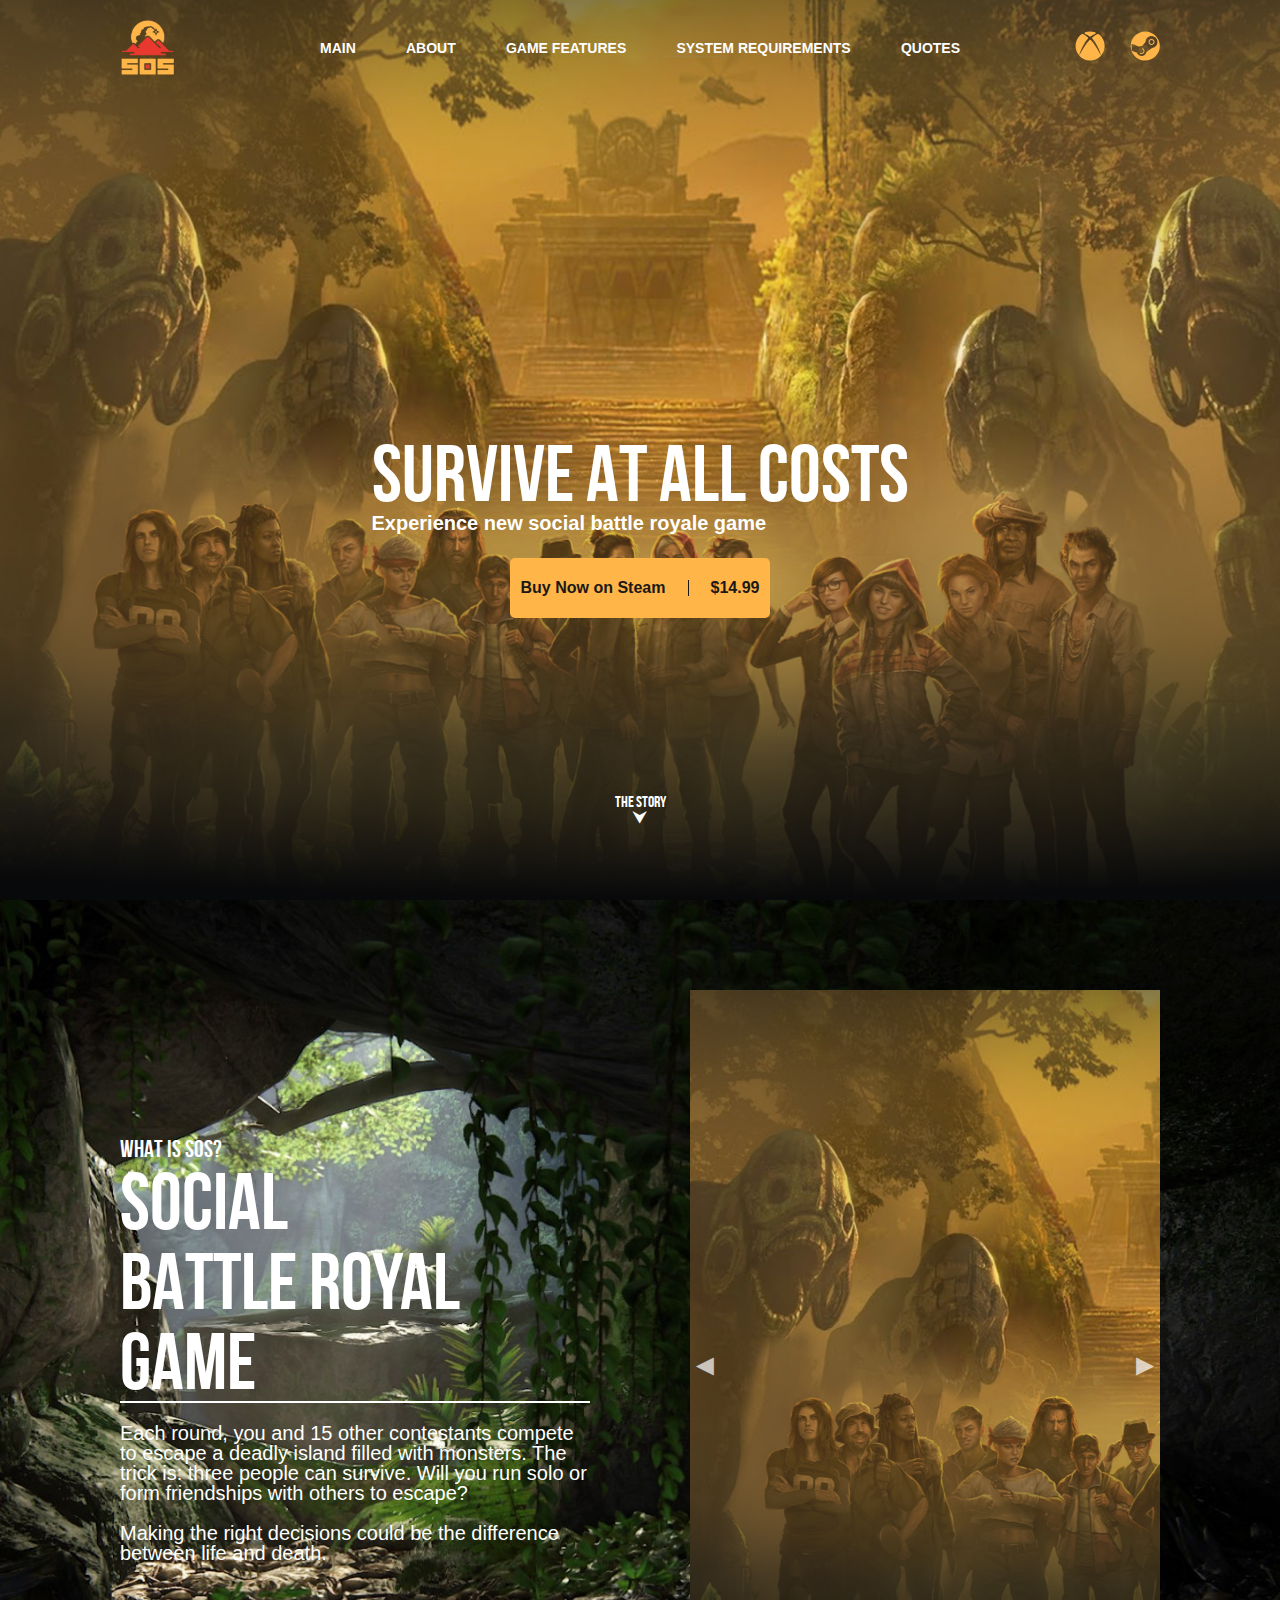
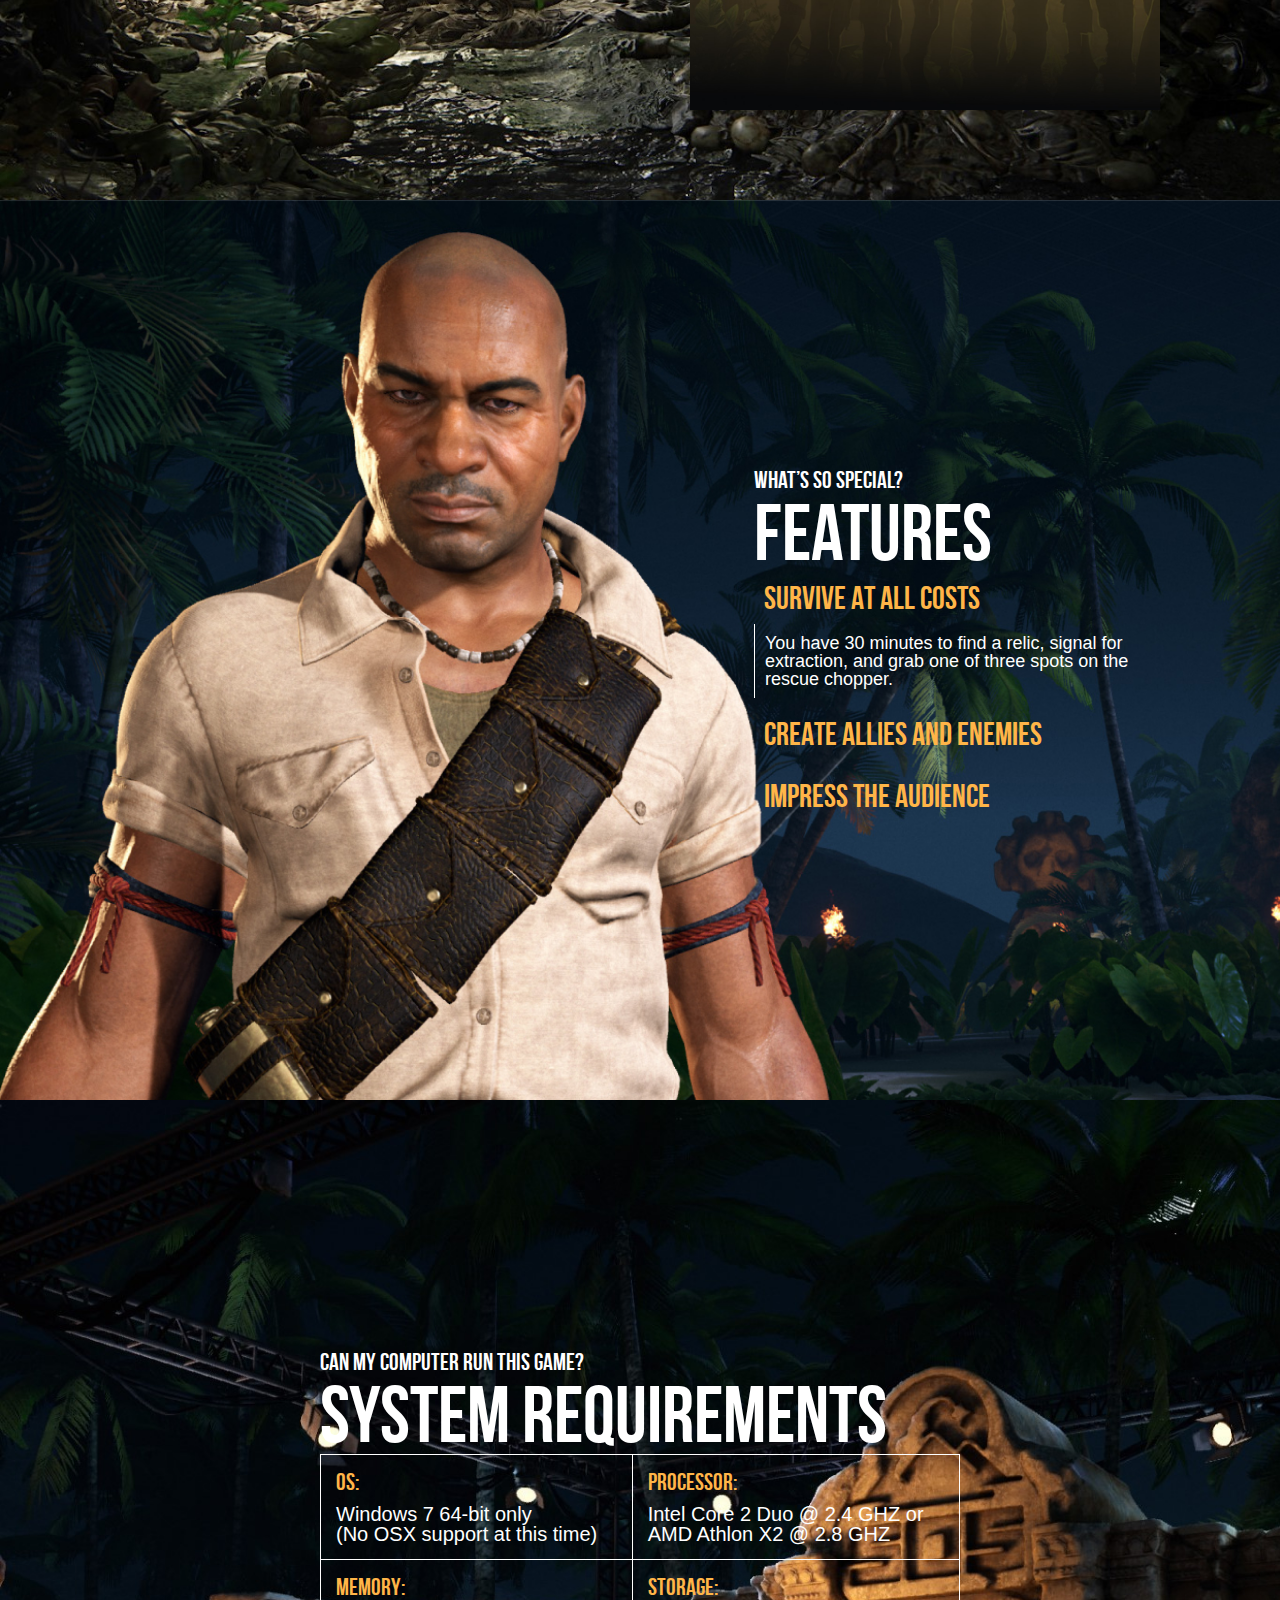
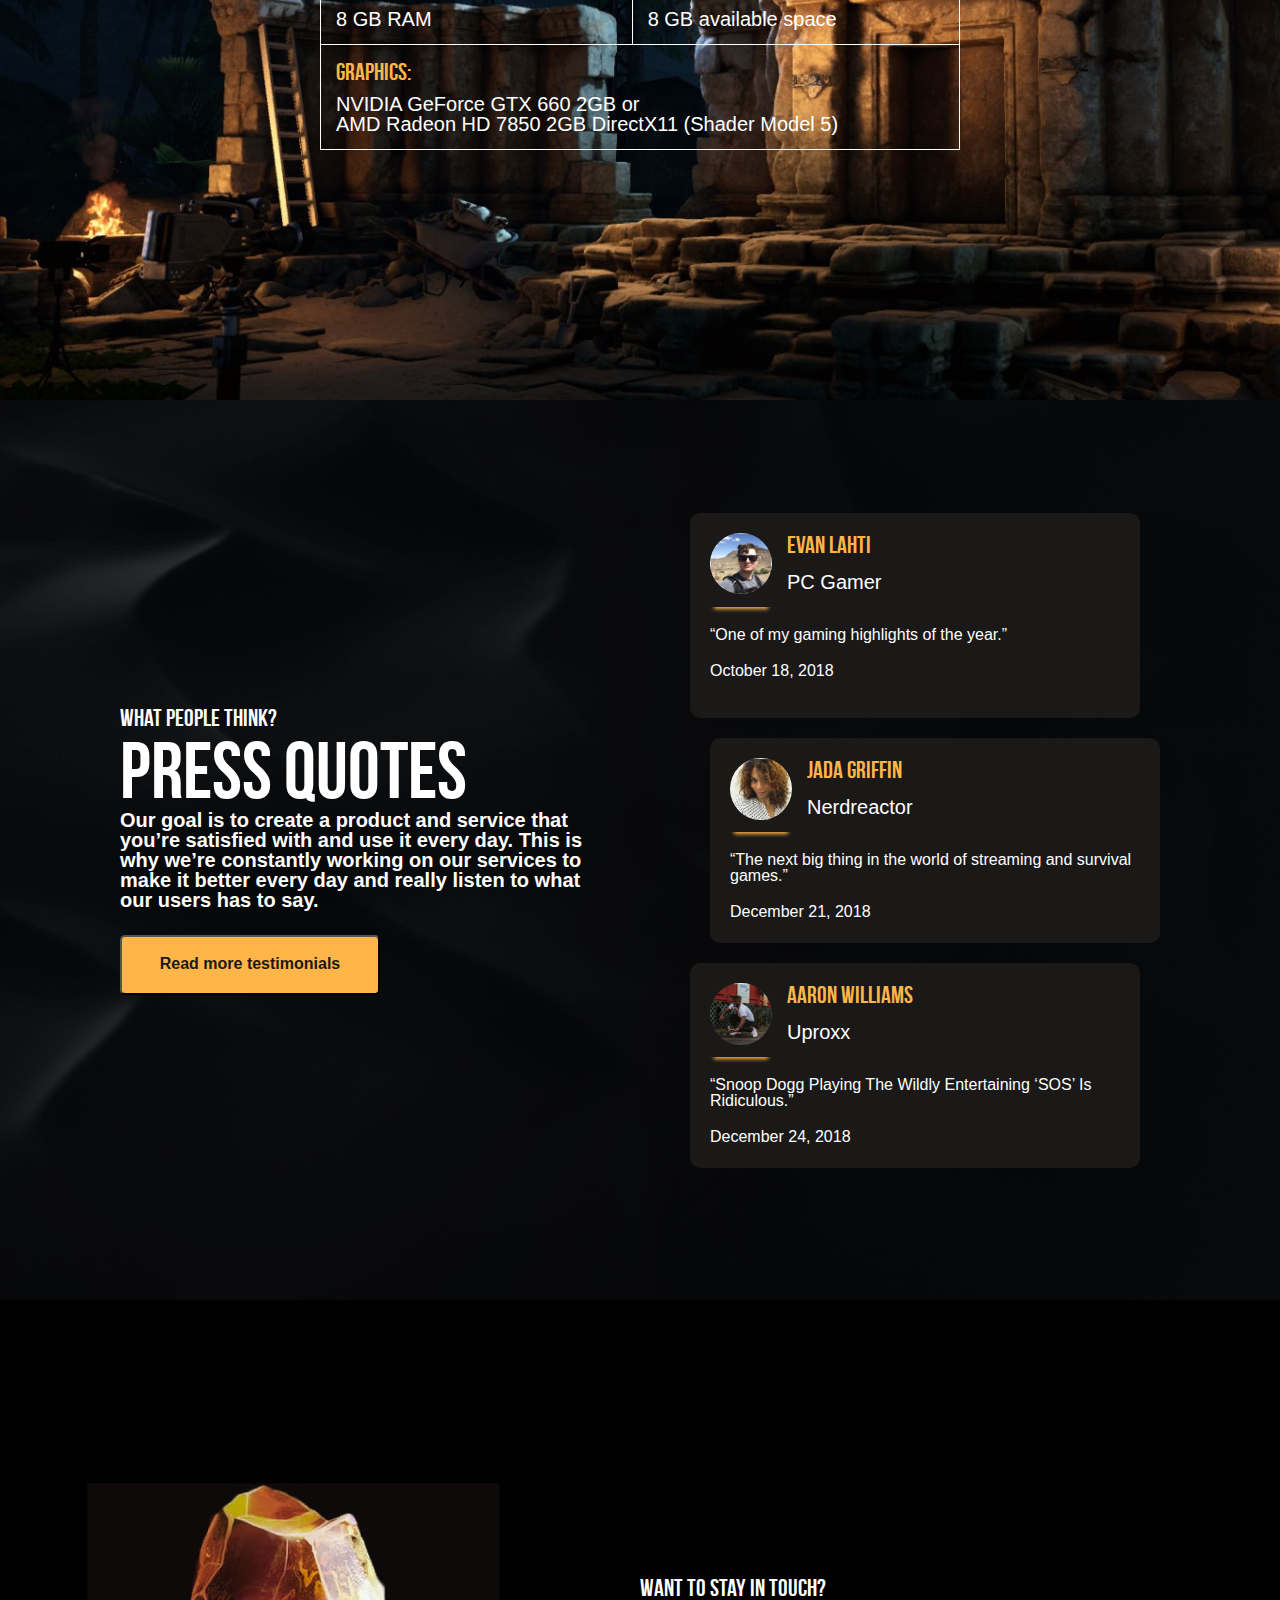
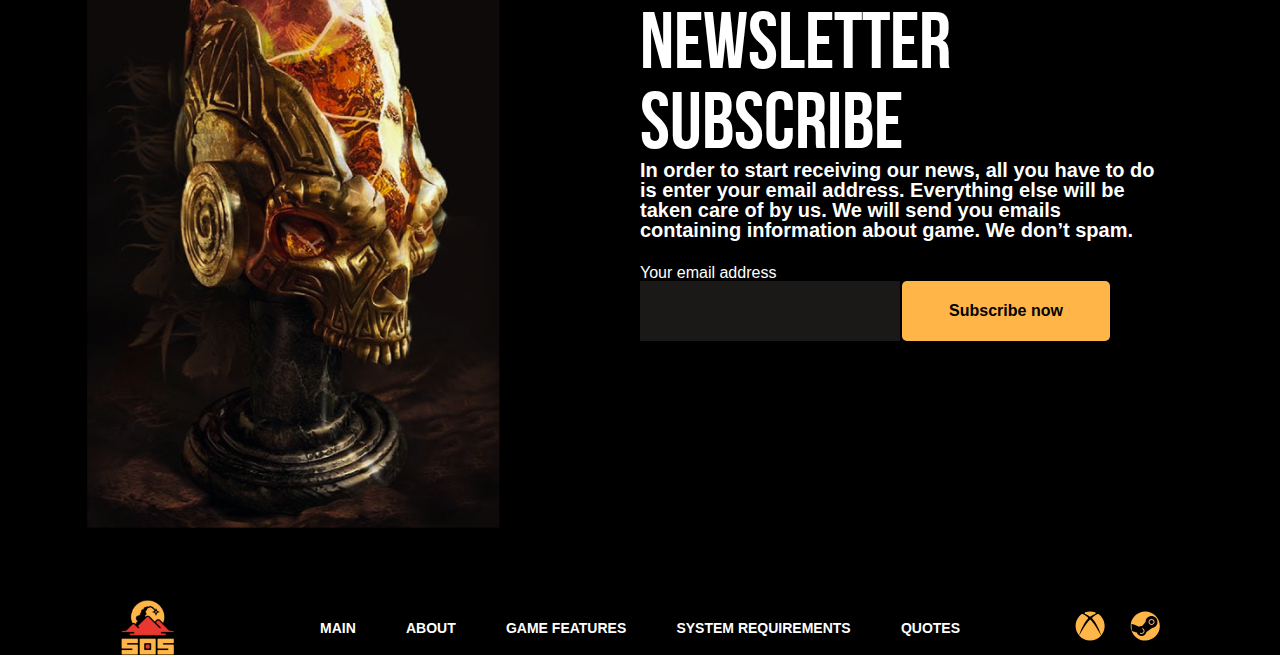
==== index.html @ 610d6151 "Add files via upload" ====
<!DOCTYPE html>
<html lang="en">
<head>
    <meta charset="UTF-8">
    <meta name="viewport"
          content="width=device-width, user-scalable=no, initial-scale=1.0, maximum-scale=1.0, minimum-scale=1.0">
    <meta http-equiv="X-UA-Compatible" content="ie=edge">
    <link rel="stylesheet" href="styles/normalize.css">
    <link rel="stylesheet" href="styles/reset.css">
    <link rel="stylesheet" href="styles/style.css">
    <title>SURVIVE AT ALL COSTS</title>
</head>
<body>
<section class="section first__section" id="first__section">
    <header class="header">
        <div class="hamburger">
            <span></span>
            <span></span>
            <span></span>
        </div>
        <div class="logo-block">
            <img class="logo" src="images/logo.png" alt="Логотип SOS">
        </div>
        <nav class="menu">
            <ul class="nav-menu__list">
                <li class="nav-menu__list-item"><a href="#second__section">MAIN</a></li>
                <li class="nav-menu__list-item"><a href="#third__section">ABOUT</a></li>
                <li class="nav-menu__list-item"><a href="#fourth__section">GAME FEATURES</a></li>
                <li class="nav-menu__list-item"><a href="#fifth__section">System requirements</a></li>
                <li class="nav-menu__list-item"><a href="#sixth__section">quotes</a></li>
            </ul>
        </nav>
        <div class="header-icons">
            <div class="header-icon">
                <a href="#"><img src="images/xbox.svg" alt="X-box"></a>
            </div>
            <div class="header-icon">
                <a href="#"><img src="images/steam.svg" alt="Steam"></a>
            </div>
        </div>
    </header>
    <section class="main-section">
        <div class="main-title">
            <h1 class="title">SURVIVE AT ALL COSTS</h1>
            <p class="title-text">Experience new social battle royale game</p>
            <a class="button-link" href="#">
                <div class="button">
                    <div class="button-text button-text__left-text">
                        Buy Now on Steam
                    </div>
                    <div class="button-text">
                        $14.99
                    </div>
                </div>
            </a>
        </div>
        <div class="story-button-block">
            <a class="story-button" href="#second__section">
                <p>THE STORY</p>
                <p>&#11167;</p>
            </a>
        </div>
    </section>
</section>
<section class="section about__section" id="second__section">
    <div class="about-text">
        <div class="about-title">
            <p class="what-is-sos">What is SOS?</p>
            <h2 class="title">social battle royal game</h2>
        </div>
        <div class="about-description">
            <p class="description-text">Each round, you and 15 other contestants compete to
                escape a deadly island filled with monsters. The trick is: three people can survive. Will you run
                solo or form friendships with others to escape?
            </p>
            <p class="description-text">
                Making the right decisions could be the
                difference between life and death.
            </p>
        </div>
    </div>
    <div class="about-slider">
        <div id="slider">
            <div class="image-slider">
                <img src="images/bg-image-1.jpg" alt="first image">
            </div>
            <div class="image-slider">
                <img src="images/bg-image-2.jpg" alt="second-image">
            </div>
            <div class="image-slider">
                <img src="images/bg-image-3.jpg" alt="third-image">
            </div>
            <div class="image-slider">
                <img src="images/bg-image-4.jpg" alt="fourth-image">
            </div>
            <div class="arrows">
                <p id="left">&#9668;</p>
                <p id="right">&#9658;</p>
            </div>
        </div>
    </div>
</section>
<section class="section third__block" id="third__section">
    <div class="third__block-content">
        <div class="third__block-content__item">
            <p class="what-is-sos">What’s so special?</p>
            <h2 class="title">features</h2>
        </div>
        <div class="third__block-content__item">
            <div id="parent">
                <div class="tab active">
                    <div class="link">
                        <a href="#">SURVIVE AT ALL COSTS</a>
                    </div>
                    <div class="text">
                        You have 30 minutes to find a relic, signal for extraction, and grab
                        one of three spots on the rescue chopper.
                    </div>
                </div>
                <div class="tab">
                    <div class="link">
                        <a href="#">CREATE ALLIES AND ENEMIES</a>
                    </div>
                    <div class="text">
                        You have 30 minutes to find a relic, signal for extraction, and grab one of three spots on the
                        rescue chopper.
                    </div>
                </div>
                <div class="tab">
                    <div class="link">
                        <a href="#">IMPRESS THE AUDIENCE</a>
                    </div>
                    <div class="text">
                        You have 30 minutes to find a relic, signal for extraction, and grab one of three spots on the
                        rescue chopper.
                    </div>
                </div>
            </div>
        </div>
    </div>
</section>
<section class="section fourth-block" id="fourth__section">
    <div class="fourth__block-content">
        <div class="fourth__block-content__item">
            <p class="what-is-sos">Can My Computer Run this game?</p>
            <h2 class="title">system requirements</h2>
        </div>
        <div class="fourth__block-content__item">
            <table class="table">
                <tr>
                    <td>
                        <h3>OS:</h3>
                        <p>Windows 7 64-bit only<br>
                            (No OSX support at this time)
                        </p>
                    </td>
                    <td>
                        <h3>pROCESSOR:</h3>
                        <p>
                            Intel Core 2 Duo @ 2.4 GHZ or<br>
                            AMD Athlon X2 @ 2.8 GHZ
                        </p>
                    </td>
                </tr>
                <tr>
                    <td>
                        <h3>mEMORY:</h3>
                        <p>
                            8 GB RAM
                        </p>
                    </td>
                    <td>
                        <h3>storage:</h3>
                        <p>
                            8 GB available space
                        </p>
                    </td>
                </tr>
                <tr>
                    <td colspan="2">
                        <h3>GRAPHICS:</h3>
                        <p>
                            NVIDIA GeForce GTX 660 2GB or<br>
                            AMD Radeon HD 7850 2GB DirectX11 (Shader Model 5)
                        </p>
                    </td>
                </tr>
            </table>
        </div>
    </div>
</section>
<section class="section fifth-block" id="fifth__section">
    <div class="fifth__block-content">
        <div class="fifth__block-content__item left__item">
            <p class="what-is-sos">What people think?</p>
            <h2 class="title">Press quotes</h2>
            <p class="title-text">
                Our goal is to create a product and service that you’re satisfied with and use it every day. This is why
                we’re constantly working on our services to make it better every day and really listen to what our users
                has to say.
            </p>
            <a class="more-button__link" href="#">
                <button class="more-button">
                    Read more testimonials
                </button>
            </a>
        </div>
        <div class="fifth__block-content__item right__item">
            <div class="card first-card">
                <div class="person">
                    <div class="person-image">
                        <img src="images/person1.jpg" alt="Person">
                    </div>
                    <div class="person-info">
                        <h4>Evan Lahti</h4>
                        <p>PC Gamer</p>
                    </div>
                </div>
                <p class="card-text">
                    “One of my gaming highlights of the year.”
                </p>
                <p class="date">
                    October 18, 2018
                </p>
            </div>
            <div class="card second-card">
                <div class="person">
                    <div class="person-image">
                        <img src="images/person2.jpg" alt="Person">
                    </div>
                    <div class="person-info">
                        <h4>Jada Griffin</h4>
                        <p>Nerdreactor</p>
                    </div>
                </div>
                <p class="card-text">
                    “The next big thing in the world of streaming and survival games.”
                </p>
                <p class="date">
                    December 21, 2018
                </p>
            </div>
            <div class="card third-card">
                <div class="person">
                    <div class="person-image">
                        <img src="images/person3.jpg" alt="Person">
                    </div>
                    <div class="person-info">
                        <h4>Aaron Williams</h4>
                        <p>Uproxx</p>
                    </div>
                </div>
                <p class="card-text">
                    “Snoop Dogg Playing The Wildly Entertaining ‘SOS’ Is Ridiculous.”
                </p>
                <p class="date">
                    December 24, 2018
                </p>
            </div>
        </div>
    </div>
</section>
<section class="section sixth-block" id="sixth__section">
    <div class="sixth__block-content__item">
        <p class="what-is-sos">Want to stay in touch?</p>
        <h2 class="title">newsletter SUBSCRIBE </h2>
        <p class="title-text">
            In order to start receiving our news, all you have to do is enter your email address. Everything else will
            be taken care of by us. We will send you emails containing information about game. We don’t spam.
        </p>
        <div class="email-form">
            <label for="form">Your email address</label>
            <form>
                <!--<div class="form">-->
                    <input id="form" class="input" type="email">
                <!--</div>-->
                <!--<div class="submit">-->
                    <input class="submit" type="submit" value="Subscribe now">
                <!--</div>-->
            </form>
        </div>
    </div>
</section>
<footer class="footer">
    <div class="logo-block">
        <img class="logo" src="images/logo.png" alt="Логотип SOS">
    </div>
    <nav class="menu">
        <ul class="nav-menu__list">
            <li class="nav-menu__list-item"><a href="#second__section">MAIN</a></li>
            <li class="nav-menu__list-item"><a href="#third__section">ABOUT</a></li>
            <li class="nav-menu__list-item"><a href="#fourth__section">GAME FEATURES</a></li>
            <li class="nav-menu__list-item"><a href="#fifth__section">System requirements</a></li>
            <li class="nav-menu__list-item"><a href="#sixth__section">quotes</a></li>
        </ul>
    </nav>
    <div class="header-icons">
        <div class="header-icon">
            <a href="#"><img src="images/xbox.svg" alt="X-box"></a>
        </div>
        <div class="header-icon">
            <a href="#"><img src="images/steam.svg" alt="Steam"></a>
        </div>
    </div>
</footer>
</body>
<script src="scripts/script.js"></script>
</html>
---- styles/style.css ----
* {
    box-sizing: border-box;
}

@font-face {
    font-family: 'bebas_neuebold';
    src: url('../fonts/bebasneue-bold-webfont.woff2') format('woff2'),
    url('../fonts/bebasneue-bold-webfont.woff') format('woff');
    font-weight: normal;
    font-style: normal;
}

@font-face {
    font-family: 'OpenSans';
    font-style: normal;
    font-weight: 400;
    src: local('OpenSans'),
    url('../fonts/OpenSans-Regular.ttf') format('ttf');
}

@font-face {
    font-family: 'BebasNeueBold';
    font-style: normal;
    font-weight: 700;
    src: local('BebasNeue'),
    url('../fonts/BebasNeue-Bold.ttf') format('ttf');
}

html {
    font-family: bebas_neuebold, sans-serif;
    scroll-behavior: smooth;
}

section {
    width: 100%;
    height: 100vh;
    margin: 0 auto;
    border: none;
}

.first__section {
    background-image: url("../images/bg-image-1.jpg");
    background-size: cover;
    transition: all ease 2s;
    color: #FFFFFF;;
}

.header {
    display: flex;
    justify-content: space-between;
    padding-top: 20px;
}

.logo-block {
    width: 25%;
    padding-left: 120px;
}

.logo {
    display: block;
    width: 55px;
    height: 55px;
}

.menu {
    display: flex;
    align-items: center;
    justify-content: space-between;
    width: 50%;
    height: 55px;
}

.nav-menu__list {
    display: flex;
    width: 100%;
    justify-content: space-between;
}

.nav-menu__list-item {
    list-style: none;
}

.nav-menu__list-item a {
    text-decoration: none;
    color: #FFFFFF;
    font-size: 14px;
    font-weight: bold;
    font-family: OpenSans, sans-serif;
    text-transform: uppercase;
}

.nav-menu__list-item a:hover {
    color: #FFB548;
}

.header-icons {
    width: 25%;
    display: flex;
    align-items: center;
    justify-content: right;
    padding-right: 120px;
}

.header-icon {
    margin-left: 25px;
}

.header-icon a img {
    width: 30px;
}

.main-section {
    display: flex;
    flex-wrap: wrap;
    align-items: center;
}

.main-title {
    margin: 0 auto;
}

.title {
    font-size: 80px;
    font-weight: 700;
}

.title-text {
    text-align: center;
    font-size: 24px;
    font-weight: 700;
    margin-bottom: 25px;
}

.about-title {
    padding-right: 120px;
}

.button-link {
    text-align: center;
}

.button {
    display: flex;
    width: 260px;
    height: 60px;
    background-color: #FFB548;
    margin: 0 auto;
    align-items: center;
    justify-content: space-around;
    cursor: pointer;
    border-radius: 5px;
}

.button:hover {
    background-color: #FFFFFF;
}

.button-link {
    text-decoration: none;
    font-size: 16px;
    color: #1A1917;
    font-weight: bold;
    font-family: OpenSans, sans-serif;
}

.button-text__left-text {
    border-right: 1px solid #1A1917;
    padding-right: 23px;
}

.story-button {
    text-decoration: none;
    color: #FFFFFF;
    cursor: pointer;
    font-size: 16px;
    font-weight: bold;
    text-align: center;
    position: absolute;
    left: 50%;
    margin-right: -50%;
    transform: translate(-50%, -50%);
    top: 90%;
}

.story-button:hover {
    color: #FFB548;
}

.about__section {
    display: flex;
    justify-content: space-around;
    align-items: center;
    background-image: url("../images/bg-image-2.jpg");
    background-size: cover;
    color: #FFFFFF;
}

.about-text, .about-slider {
    width: 50%;
}

.about-slider {
    padding-right: 120px;
    padding-left: 50px;
}

.image-slider {
    width: auto;
    height: 100%;
    padding-right: 120px;
    overflow: hidden;
    position: relative;
    text-align: center;
}

.about-text {
    width: 50%;
    padding-left: 120px;
    padding-right: 50px;
}

.image-slider > img {
    width: auto;
    height: 100%;
}

.about-title, .about-description {
    width: 100%;
}

.about-title {
    font-size: 24px;
    border-bottom: 2px solid #FFFFFF;
    text-transform: uppercase;
}

.description-text {
    font-family: OpenSans, sans-serif;
    font-size: 20px;
    padding-top: 20px;
}

.image-slider:not(.active) {
    display: none;
}

.about-slider {
    height: 80%;
    background-size: cover;
    background-position: center;
}

#slider {
    width: 100%;
    height: 100%;
    position: relative;
}

.arrows {
    width: 100%;
    display: flex;
}

#right {
    position: absolute;
    top: 50%;
    right: 0;
    height: 100px;
    opacity: 0.7;
    font-size: 30px;
    color: #FFFFFF;
}

#left {
    position: absolute;
    top: 50%;
    left: 0;
    height: 100px;
    opacity: 0.7;
    font-size: 30px;
    color: #FFFFFF;
}

#left:hover, #right:hover {
    cursor: pointer;
    color: #FFB548;
}

.third__block {
    display: flex;
    justify-content: right;
    align-items: center;
    background-image: url("../images/bg-image-3.jpg");
    background-size: cover;
    color: #FFFFFF;
    padding-right: 120px;
}

.third__block-content {
    width: 35%;
}

.third__block-content__item {
    width: 100%;
}

#parent {
    width: 100%;
}

.tab {
    margin-bottom: 10px;
}

.tab .link a {
    display: block;
    padding: 10px;
    color: #FFB548;
    text-decoration: none;
    text-align: left;
    background: none;
    border: none;
    font-size: 32px;
}

.tab .link:hover a {
    background: none;
}

.tab:not(.active) .text {
    display: none;
}

.tab .text {
    padding: 10px;
    font-family: OpenSans, sans-serif;
    font-size: 18px;
    border-left: 1px solid #FFFFFF;
}

.what-is-sos {
    font-size: 24px;
}

.fourth-block {
    display: flex;
    justify-content: center;
    align-items: center;
    background-image: url("../images/bg-image-4.jpg");
    background-size: cover;
    color: #FFFFFF;
}

.fourth__block-content {
    width: 50%;
}

.table {
    width: 100%;
}

.table td {
    padding: 15px;
    border: 1px solid #FFFFFF;
}

.table td h3 {
    color: #FFB548;
    font-size: 24px;
    margin-bottom: 10px;
}

.table td p {
    font-size: 20px;
    font-family: OpenSans, sans-serif;
}

.fifth-block {
    display: flex;
    justify-content: center;
    align-items: center;
    background-image: url("../images/bg-image-5.jpg");
    background-size: cover;
    color: #FFFFFF;
}

.fifth__block-content {
    display: flex;
    justify-content: space-between;
    align-items: center;
    width: 100%;
    padding-right: 120px;
    padding-left: 120px;
}

.fifth__block-content__item {
    width: 50%;
}

.left__item {
    padding-right: 50px;
}

.right__item {
    padding-left: 50px;
}

.second-card {
    margin-left: auto;
}

.title-text {
    font-family: OpenSans, sans-serif;
    font-size: 20px;
    text-align: left;
}

.more-button {
    background-color: #FFB548;
    color: #1A1917;
    height: 60px;
    width: 260px;
    border-radius: 5px;
    font-family: OpenSans, sans-serif;
    font-weight: bold;
}

.more-button:hover {
    cursor: pointer;
    background-color: #FFFFFF;
    color: #1A1917;
    font-weight: bold;
}

.card {
    width: 450px;
    height: 205px;
    font-family: OpenSans, sans-serif;
    background-color: #1A1917;
    margin-bottom: 20px;
    padding: 20px;
    border-radius: 10px;
}

.person {
    display: flex;
    margin-bottom: 20px;
}

.person-info h4 {
    color: #FFB548;
    font-family: bebas_neuebold, sans-serif;
    font-size: 24px;
    margin-bottom: 15px;
}

.person-info p {
    color: #FFFFFF;
    font-family: OpenSans, sans-serif;
    font-size: 20px;
    margin-bottom: 15px;
}

.person-image {
    margin-right: 15px;
    box-shadow: 0 6px 4px -4px rgba(255, 181, 72, 1);

}

.person-image img {
    width: 62px;
    border-radius: 50%;
}

.card-text {
    margin-bottom: 20px;
}

.sixth-block {
    background-color: #000;
    background-image: url("../images/image-block-6.png");
    background-repeat: no-repeat;
    background-position: 10% 75%;
    display: flex;
    justify-content: right;
    align-items: center;
    color: #FFFFFF;
}

.sixth__block-content__item {
    width: 50%;
    padding-right: 120px;
}

.email-form {
    width: 100%;
    height: 60px;
}

.form {
    display: flex;
    flex-direction: column;
    justify-content: center;
    width: 100%;
    height: 60px;
    background-color: #1A1917;
    font-family: OpenSans, sans-serif;
    padding: 10px;
    border-radius: 5px;
}

.email-form label {
    font-family: OpenSans, sans-serif;
    margin-bottom: 10px;
}

.input {
    background-color: #1A1917;
    border: none;
    margin-bottom: 10px;
    color: #FFB548;
    width: 50%;
    height: 60px;
    font-family: sans-serif;
}

.input:active {
    border: 1px solid #1A1917;
}

.submit {
    background-color: #FFB548;
    width: 40%;
    height: 60px;
    display: inline-block;
    border: none;
    border-radius: 5px;
    font-family: OpenSans, sans-serif;
    font-weight: bold;
}

.submit:hover {
    background-color: #FFFFFF;
    cursor: pointer;
    color: #1A1917;
}

.footer {
    display: flex;
    background-color: #000000;
}

/*.copyright {
    display: block;
    color: #FFFFFF;
    margin-top: 20px;
    margin-bottom: 20px;
    margin-left: 120px;
    font-family: OpenSans, sans-serif;
    font-size: 14px;
}*/

@media (max-width: 1199px) {

    .logo-block {
        width: 25%;
        padding-left: 100px;
    }

    .header-icons {
        padding-right: 100px;
    }

    .header-icon {
        margin-left: 25px;
    }

    .about-title {
        padding-right: 100px;
    }

    .title {
        font-size: 60px;
    }

    .title-text {
        font-size: 20px;
    }

    .about-slider {
        padding-right: 100px;
    }

    .image-slider {
        padding-right: 100px;
    }

    .about-text {
        padding-left: 100px;
    }

    .about-title {
        font-size: 20px;
    }

    .third__block {
        padding-right: 100px;
    }

    .third__block-content {
        width: 40%;
    }

    .tab .link a {
        font-size: 28px;
    }

    .what-is-sos {
        font-size: 20px;
    }

    .fifth__block-content {
        padding-right: 100px;
        padding-left: 100px;
    }

    .card {
        width: 450px;
        height: 180px;
        font-family: OpenSans, sans-serif;
        background-color: #1A1917;
        margin-bottom: 20px;
        padding: 20px;
        border-radius: 10px;
    }

    .person {
        margin-bottom: 15px;
    }

    .person-info h4 {
        font-size: 20px;
        margin-bottom: 10px;
    }

    .person-info p {
        font-size: 18px;
        margin-bottom: 10px;
    }

    .sixth__block-content__item {
        padding-right: 100px;
    }

    .email-form label {
        font-family: OpenSans, sans-serif;
        margin-bottom: 10px;
    }
}

@media (max-width: 991px) {
    .menu {
        display: none;
        position: fixed;
        top: 0;
        right: 0;
        width: 50%;
        height: 50vh;
        background: #181a1b;
        z-index: 30;
        transition: 0.6s all;
    }

    .nav-menu__list {
        display: flex;
        flex-direction: column;
        justify-content: space-evenly;
        align-items: center;
        height: 100%;
        margin: 0 auto;
    }

    .nav-menu__list-item {
        display: block;
        margin: 0 auto;
        font-size: 18px;
        width: 100%;
    }

    .nav-menu__list-item a {
        color: #FFFFFF;
    }

    .hamburger {
        width: 30px;
        position: fixed;
        top: 30px;
        right: 40px;
        height: 14px;
        z-index: 31;
        display: block;
    }

    .hamburger span {
        display: block;
        height: 2px;
        width: 100%;
        background: #FFB548;
        margin-bottom: 4px;
        transition: 1s all;
    }

    .hamburger span:last-child {
        margin-bottom: 0;
    }

    .hamburger_active span {
        margin-bottom: -2px;
    }

    .hamburger_active span:nth-child(1) {
        transform: translateY(3px) rotate(-45deg);
    }

    .hamburger_active span:nth-child(2) {
        display: none;
    }

    .hamburger_active span:nth-child(3) {
        transform: translateY(3px) rotate(45deg);
    }

    .menu {
        width: 50%;
        height: 50%;
        margin: 0;
    }

    .nav-menu_active {
        display: block;
        position: fixed;
        top: 0;
        right: 0;
        width: 50%;
        height: 50vh;
        background: #181a1b;
        z-index: 30;
        transition: 0.6s all;
        text-align: center;
        margin: 0 auto;
    }

    .nav-menu__list-item {
        text-align: center;
    }

    .logo-block {
        width: 25%;
        padding-left: 80px;
    }

    .logo {
        display: block;
        width: 55px;
        height: 55px;
    }

    .nav-menu__list-item {
        list-style: none;
    }

    .nav-menu__list-item a {
        text-decoration: none;
        color: #FFFFFF;
        font-size: 14px;
        font-weight: bold;
        font-family: OpenSans, sans-serif;
        text-transform: uppercase;
    }

    .nav-menu__list-item a:hover {
        color: #FFB548;
    }

    .header-icons {
        padding-right: 100px;
    }

    .header-icon {
        margin-left: 25px;
    }

    .header-icon a img {
        width: 30px;
    }

    .title {
        font-size: 50px;
    }

    .title-text {
        font-size: 18px;
    }

    .about-text, .about-slider {
        width: 50%;
    }

    .about-slider {
        padding-right: 80px;
        padding-left: 30px;
    }

    .about-text {
        padding-left: 80px;
        padding-right: 30px;
    }

    .image-slider > img {
        width: auto;
        height: 100%;
    }

    .about-title, .about-description {
        width: 100%;
    }

    .description-text {
        font-size: 18px;
    }

    .third__block-content {
        width: 40%;
    }

    .third__block {
        padding-right: 80px;
    }

    .fourth__block-content {
        width: 50%;
    }

    .table td h3 {
        font-size: 22px;
    }

    .table td p {
        font-size: 18px;
    }

    .fifth__block-content {
        display: flex;
        justify-content: space-between;
        align-items: center;
        width: 100%;
        padding-right: 80px;
        padding-left: 80px;
    }

    .left__item {
        padding-right: 30px;
    }

    .right__item {
        padding-left: 30px;
    }

    .second-card {
        margin-left: auto;
    }

    .title-text {
        font-size: 20px;
    }

    .card {
        width: 350px;
        height: 180px;
        border-radius: 10px;
    }

    .person {
        margin-bottom: 15px;
    }

    .person-info h4 {
        color: #FFB548;
        font-family: bebas_neuebold, sans-serif;
        font-size: 24px;
        margin-bottom: 15px;
    }

    .person-info p {
        font-size: 18px;
        margin-bottom: 10px;
    }

    .card-text {
        margin-bottom: 15px;
    }

    .sixth__block-content__item {
        width: 50%;
        padding-right: 80px;
    }

    .email-form {
        width: 100%;
        height: 45px;
    }

    .form {
        height: 45px;
    }

    .email-form label {
        font-family: OpenSans, sans-serif;
        margin-bottom: 10px;
    }

    .input {
        height: 45px;
    }

    .submit {
        height: 45px;
    }

    .footer {
        display: flex;
        justify-content: space-between;
    }

}
    @media (max-width: 767px) {

        section {
            width: 100%;
            height: 100vh;
            margin: 0 auto;
            border: none;
        }

        .menu {
            display: none;
            position: fixed;
            top: 0;
            right: 0;
            width: 50%;
            height: 50vh;
            background: #181a1b;
            z-index: 30;
            transition: 0.6s all;
        }

        .nav-menu__list {
            display: flex;
            flex-direction: column;
            justify-content: space-evenly;
            align-items: center;
            height: 100%;
            margin: 0 auto;
        }

        .nav-menu__list-item {
            display: block;
            margin: 0 auto;
            font-size: 18px;
            width: 100%;
        }

        .nav-menu__list-item a {
            color: #FFFFFF;
        }

        .hamburger {
            width: 30px;
            position: fixed;
            top: 30px;
            right: 40px;
            height: 14px;
            z-index: 31;
            display: block;
        }

        .hamburger span {
            display: block;
            height: 2px;
            width: 100%;
            background: #FFB548;
            margin-bottom: 4px;
            transition: 1s all;
        }

        .hamburger span:last-child {
            margin-bottom: 0;
        }

        .hamburger_active span {
            margin-bottom: -2px;
        }

        .hamburger_active span:nth-child(1) {
            transform: translateY(3px) rotate(-45deg);
        }

        .hamburger_active span:nth-child(2) {
            display: none;
        }

        .hamburger_active span:nth-child(3) {
            transform: translateY(3px) rotate(45deg);
        }

        .menu {
            width: 50%;
            height: 50%;
            margin: 0;
        }

        .nav-menu_active {
            display: block;
            position: fixed;
            top: 0;
            right: 0;
            width: 50%;
            height: 50vh;
            background: #181a1b;
            z-index: 30;
            transition: 0.6s all;
            text-align: center;
            margin: 0 auto;
        }

        .nav-menu__list-item {
            text-align: center;
        }

        .logo-block {
            width: 25%;
            padding-left: 80px;
        }

        .logo {
            display: block;
            width: 55px;
            height: 55px;
        }

        .nav-menu__list-item {
            list-style: none;
        }

        .nav-menu__list-item a {
            text-decoration: none;
            color: #FFFFFF;
            font-size: 14px;
            font-weight: bold;
            font-family: OpenSans, sans-serif;
            text-transform: uppercase;
        }

        .nav-menu__list-item a:hover {
            color: #FFB548;
        }

        .main-section {
            display: flex;
            flex-wrap: wrap;
            align-items: center;
        }

        .title {
            font-size: 50px;
        }

        .title-text {
            font-size: 16px;
        }

        .about-title {
            padding-right: 0;
        }

        .button {
            width: 250px;
            height: 50px;
        }

        .button:hover {
            background-color: #FFFFFF;
        }

        .about__section {
            display: block;
            background: linear-gradient( rgba(0, 0, 0, 0.5), rgba(0, 0, 0, 0.5) ), url('../images/bg-image-2.jpg');
            -webkit-background-size: cover;
            -moz-background-size:  cover;
            -o-background-size: cover;
            background-size: cover;
        }

        .about-text, .about-slider {
            width: 100%;
        }

        .about-slider {
            padding-right: 80px;
            padding-left: 80px;
        }

        .about-text {
            width: 100%;
            padding-left: 80px;
            padding-right: 80px;
            padding-top: 50px;
            padding-bottom: 30px;
        }

        .image-slider {
            padding-right: 0;
            padding-left: 0;
        }

        .image-slider > img {
            width: 100%;
            height: auto;
        }

        .about-title, .about-description {
            width: 100%;
        }

        .about-title {
            font-size: 20px;
        }

        .description-text {
            font-family: OpenSans, sans-serif;
            font-size: 18px;
            padding-top: 15px;
        }

        .image-slider:not(.active) {
            display: none;
        }

        .about-slider {
            height: 50%;
            background-size: cover;
            background-position: center;
        }

        .third__block {
            display: flex;
            align-items: center;
            justify-content: right;
            padding-right: 80px;
            padding-left: 80px;
            background: linear-gradient( rgba(0, 0, 0, 0.5), rgba(0, 0, 0, 0.3) ), url('../images/bg-image-3.jpg');
            -webkit-background-size: cover;
            -moz-background-size:  cover;
            -o-background-size: cover;
            background-size: cover;
        }

        .third__block-content {
            width: 60%;
        }

        .fourth-block {
            padding-left: 80px;
            padding-right: 80px;
            background: linear-gradient( rgba(0, 0, 0, 0.5), rgba(0, 0, 0, 0.5) ), url('../images/bg-image-4.jpg');
            -webkit-background-size: cover;
            -moz-background-size:  cover;
            -o-background-size: cover;
            background-size: cover;
        }

        .fourth__block-content {
            width: 100%;
        }

        .table {
            width: 100%;
        }

        .table td {
            padding: 15px;
            border: 1px solid #FFFFFF;
        }

        .table td h3 {
            font-size: 20px;
        }

        .table td p {
            font-size: 18px;
        }

        .fifth-block {
            display: block;
            padding-right: 30px;
            padding-left: 30px;
        }

        .fifth__block-content {
            display: block;
            width: 100%;
        }

        .fifth__block-content__item {
            width: 100%;
        }

        .left__item {
            display: none;
            padding-right: 0;
        }

        .right__item {
            padding: 10px;
        }

        .second-card {
            margin-left: auto;
        }

        .title-text {
            font-size: 20px;
        }

        .card {
            width: 450px;
            height: 200px;
            font-family: OpenSans, sans-serif;
            background-color: #1A1917;
            margin-bottom: 15px;
            padding: 20px;
            border-radius: 10px;
        }

        .person-info h4 {
            font-size: 20px;
        }

        .person-info p {
            font-size: 18px;
            margin-bottom: 10px;
        }

        .sixth-block {
            background-image: url("../images/image-block-6.png");
            background-repeat: no-repeat;
            background-position: 0% 75%;
        }

        .sixth__block-content__item {
            width: 50%;
            padding-right: 10px;
        }

        .email-form {
            width: 100%;
            height: 45px;
        }

        .form {
            height: 45px;
        }

        .email-form label {
            font-family: OpenSans, sans-serif;
            margin-bottom: 10px;
        }

        .input {
            height: 45px;
        }

        .input:active {
            border: 1px solid #1A1917;
        }

        .submit {
            height: 45px;
        }

        .submit:hover {
            background-color: #FFFFFF;
            cursor: pointer;
            color: #1A1917;
        }

        .footer {
            display: flex;
            background-color: #000000;
        }
    }

@media (max-width: 575px) {

    section {
        width: 100%;
        height: 100vh;
        margin: 0 auto;
        border: none;
    }

    .menu {
        display: none;
        position: fixed;
        top: 0;
        right: 0;
        width: 50%;
        height: 50vh;
        background: #181a1b;
        z-index: 30;
        transition: 0.6s all;
    }

    .nav-menu__list {
        display: flex;
        flex-direction: column;
        justify-content: space-evenly;
        align-items: center;
        height: 100%;
        margin: 0 auto;
    }

    .nav-menu__list-item {
        display: block;
        margin: 0 auto;
        font-size: 18px;
        width: 100%;
    }

    .nav-menu__list-item a {
        color: #FFFFFF;
    }

    .hamburger {
        width: 30px;
        position: fixed;
        top: 30px;
        right: 40px;
        height: 14px;
        z-index: 31;
        display: block;
    }

    .hamburger span {
        display: block;
        height: 2px;
        width: 100%;
        background: #FFB548;
        margin-bottom: 4px;
        transition: 1s all;
    }

    .hamburger span:last-child {
        margin-bottom: 0;
    }

    .hamburger_active span {
        margin-bottom: -2px;
    }

    .hamburger_active span:nth-child(1) {
        transform: translateY(3px) rotate(-45deg);
    }

    .hamburger_active span:nth-child(2) {
        display: none;
    }

    .hamburger_active span:nth-child(3) {
        transform: translateY(3px) rotate(45deg);
    }

    .menu {
        width: 50%;
        height: 50%;
        margin: 0;
    }

    .nav-menu_active {
        display: block;
        position: fixed;
        top: 0;
        right: 0;
        width: 50%;
        height: 50vh;
        background: #181a1b;
        z-index: 30;
        transition: 0.6s all;
        text-align: center;
        margin: 0 auto;
    }

    .nav-menu__list-item {
        text-align: center;
    }

    .logo-block {
        width: 25%;
        padding-left: 80px;
    }

    .logo {
        display: block;
        width: 55px;
        height: 55px;
    }

    .nav-menu__list-item {
        list-style: none;
    }

    .nav-menu__list-item a {
        text-decoration: none;
        color: #FFFFFF;
        font-size: 14px;
        font-weight: bold;
        font-family: OpenSans, sans-serif;
        text-transform: uppercase;
    }

    .nav-menu__list-item a:hover {
        color: #FFB548;
    }

    .main-section {
        display: flex;
        flex-wrap: wrap;
        align-items: center;
    }

    .title {
        font-size: 50px;
    }

    .title-text {
        font-size: 16px;
    }

    .about-title {
        padding-right: 0;
    }

    .button {
        width: 250px;
        height: 50px;
    }

    .button:hover {
        background-color: #FFFFFF;
    }

    .about__section {
        display: block;
        background: linear-gradient( rgba(0, 0, 0, 0.5), rgba(0, 0, 0, 0.5) ), url('../images/bg-image-2.jpg');
        -webkit-background-size: cover;
        -moz-background-size:  cover;
        -o-background-size: cover;
        background-size: cover;
    }

    .about-text, .about-slider {
        width: 100%;
    }

    .about-slider {
        padding-right: 50px;
        padding-left: 50px;
    }

    .about-text {
        width: 100%;
        padding-left: 50px;
        padding-right: 50px;
        padding-top: 50px;
        padding-bottom: 20px;
    }

    .image-slider {
        padding-right: 0;
        padding-left: 0;
    }

    .image-slider > img {
        width: 100%;
        height: auto;
    }

    .about-title, .about-description {
        width: 100%;
    }

    .about-title {
        font-size: 20px;
    }

    .description-text {
        font-family: OpenSans, sans-serif;
        font-size: 18px;
        padding-top: 15px;
    }

    .image-slider:not(.active) {
        display: none;
    }

    .about-slider {
        height: 50%;
        background-size: cover;
        background-position: center;
    }

    .third__block {
        display: flex;
        align-items: center;
        justify-content: right;
        padding-right: 40px;
        padding-left: 40px;
        background: linear-gradient( rgba(0, 0, 0, 0.5), rgba(0, 0, 0, 0.3) ), url('../images/bg-image-3.jpg');
        -webkit-background-size: cover;
        -moz-background-size:  cover;
        -o-background-size: cover;
        background-size: cover;
    }

    .third__block-content {
        width: 70%;
    }

    .fourth-block {
        padding-left: 40px;
        padding-right: 40px;
        background: linear-gradient( rgba(0, 0, 0, 0.5), rgba(0, 0, 0, 0.5) ), url('../images/bg-image-4.jpg');
        -webkit-background-size: cover;
        -moz-background-size:  cover;
        -o-background-size: cover;
        background-size: cover;
    }

    .fourth__block-content {
        width: 100%;
    }

    .table {
        width: 100%;
    }

    .table td {
        padding: 15px;
        border: 1px solid #FFFFFF;
    }

    .table td h3 {
        font-size: 20px;
    }

    .table td p {
        font-size: 18px;
    }

    .fifth-block {
        display: block;
        padding-right: 30px;
        padding-left: 30px;
    }

    .fifth__block-content {
        display: block;
        width: 100%;
        padding: 0;
    }

    .fifth__block-content__item {
        width: 100%;
        padding: 0;
    }

    .left__item {
        display: none;
        padding-right: 0;
    }

    .right__item {
        padding: 10px;
    }

    .second-card {
        margin-left: auto;
    }

    .title-text {
        font-size: 20px;
    }

    .card {
        width: 400px;
        height: 200px;
        font-family: OpenSans, sans-serif;
        background-color: #1A1917;
        margin-bottom: 15px;
        padding: 20px;
        border-radius: 10px;
    }

    .person-info h4 {
        font-size: 20px;
    }

    .person-info p {
        font-size: 18px;
        margin-bottom: 10px;
    }

    .sixth-block {
        /*background-image: url("../images/image-block-6.png");*/
        background: linear-gradient( rgba(0, 0, 0, 0.5), rgba(0, 0, 0, 0.5) ), url('../images/image-block-6.jpg');
        -webkit-background-size: cover;
        -moz-background-size:  cover;
        -o-background-size: cover;
        background-size: cover;
    }

    .sixth__block-content__item {
        width: 100%;
        padding-right: 30px;
        padding-left: 30px;
    }

    .email-form {
        width: 100%;
        height: 45px;
    }

    .form {
        height: 45px;
    }

    .email-form label {
        font-family: OpenSans, sans-serif;
        margin-bottom: 10px;
    }

    .input {
        height: 45px;
    }

    .input:active {
        border: 1px solid #1A1917;
    }

    .submit {
        height: 45px;
    }

    .submit:hover {
        background-color: #FFFFFF;
        cursor: pointer;
        color: #1A1917;
    }

    .footer {
        display: flex;
        background-color: #000000;
    }
}
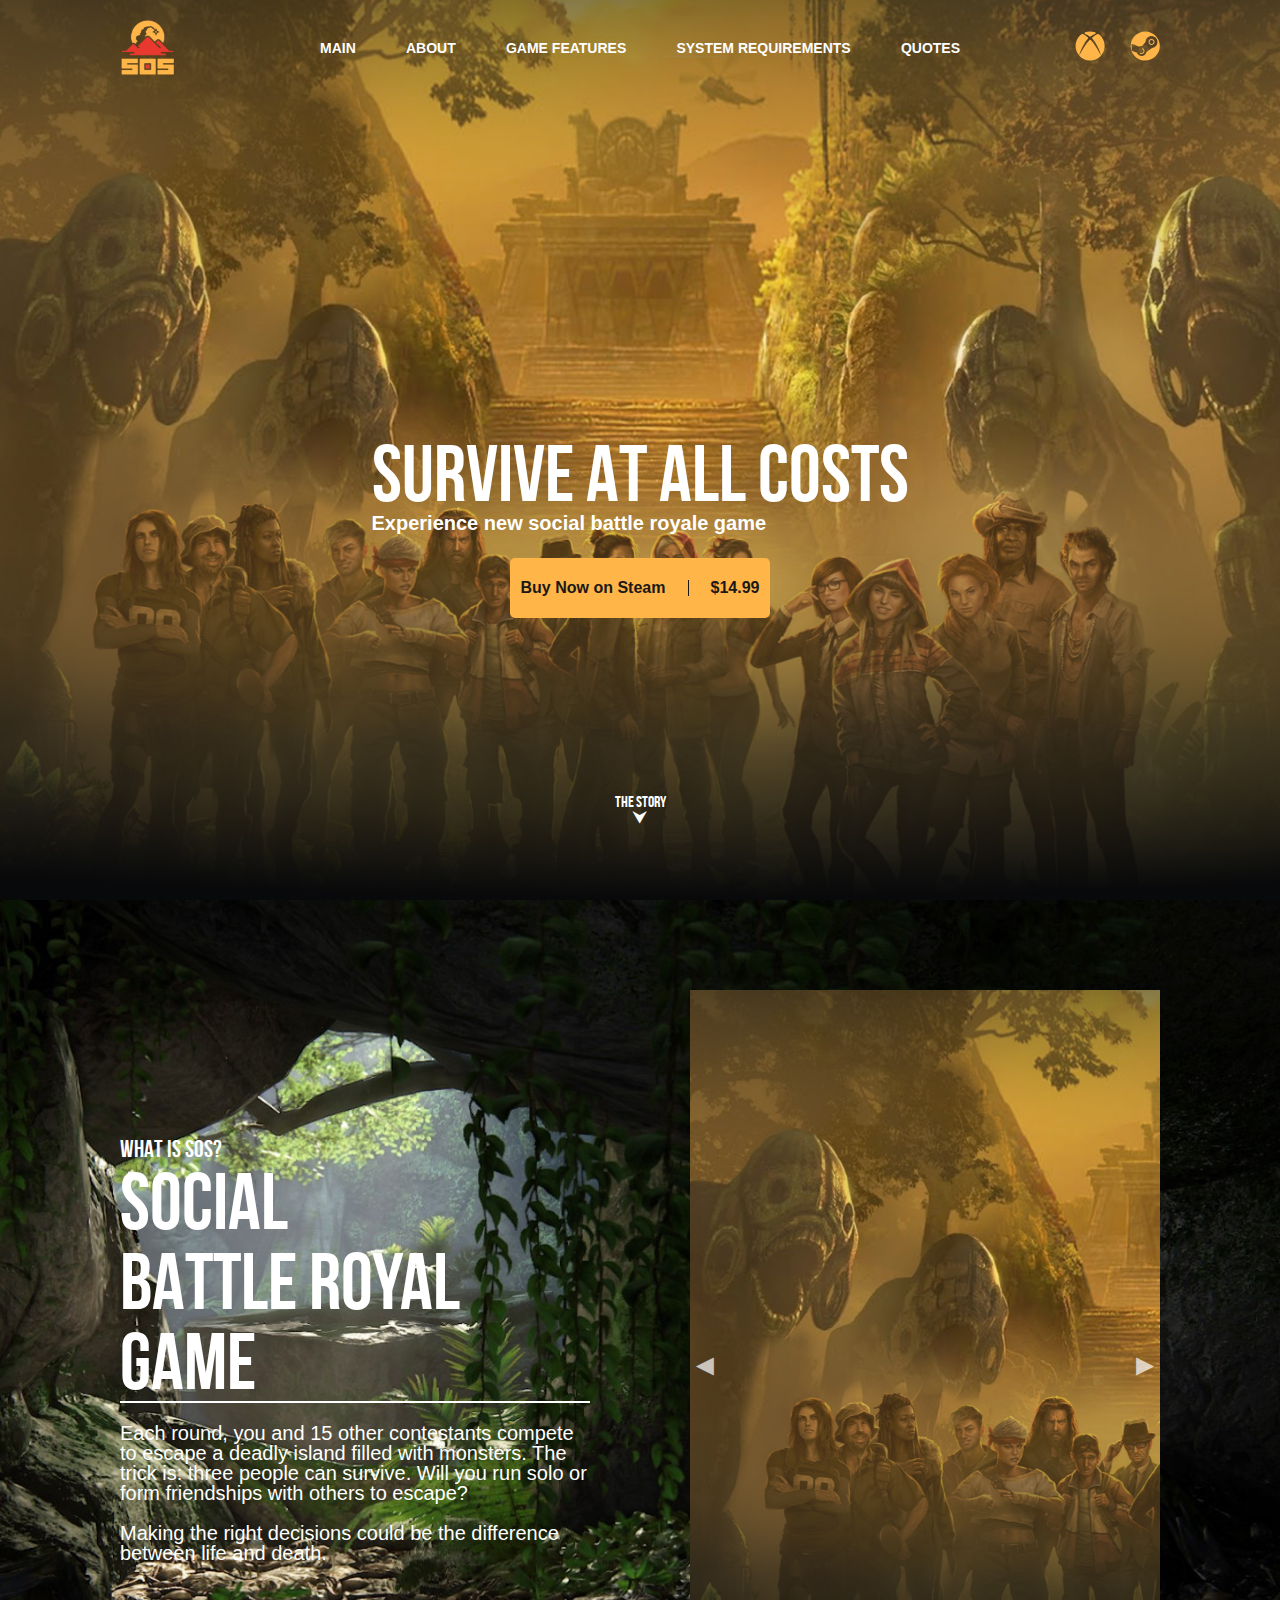
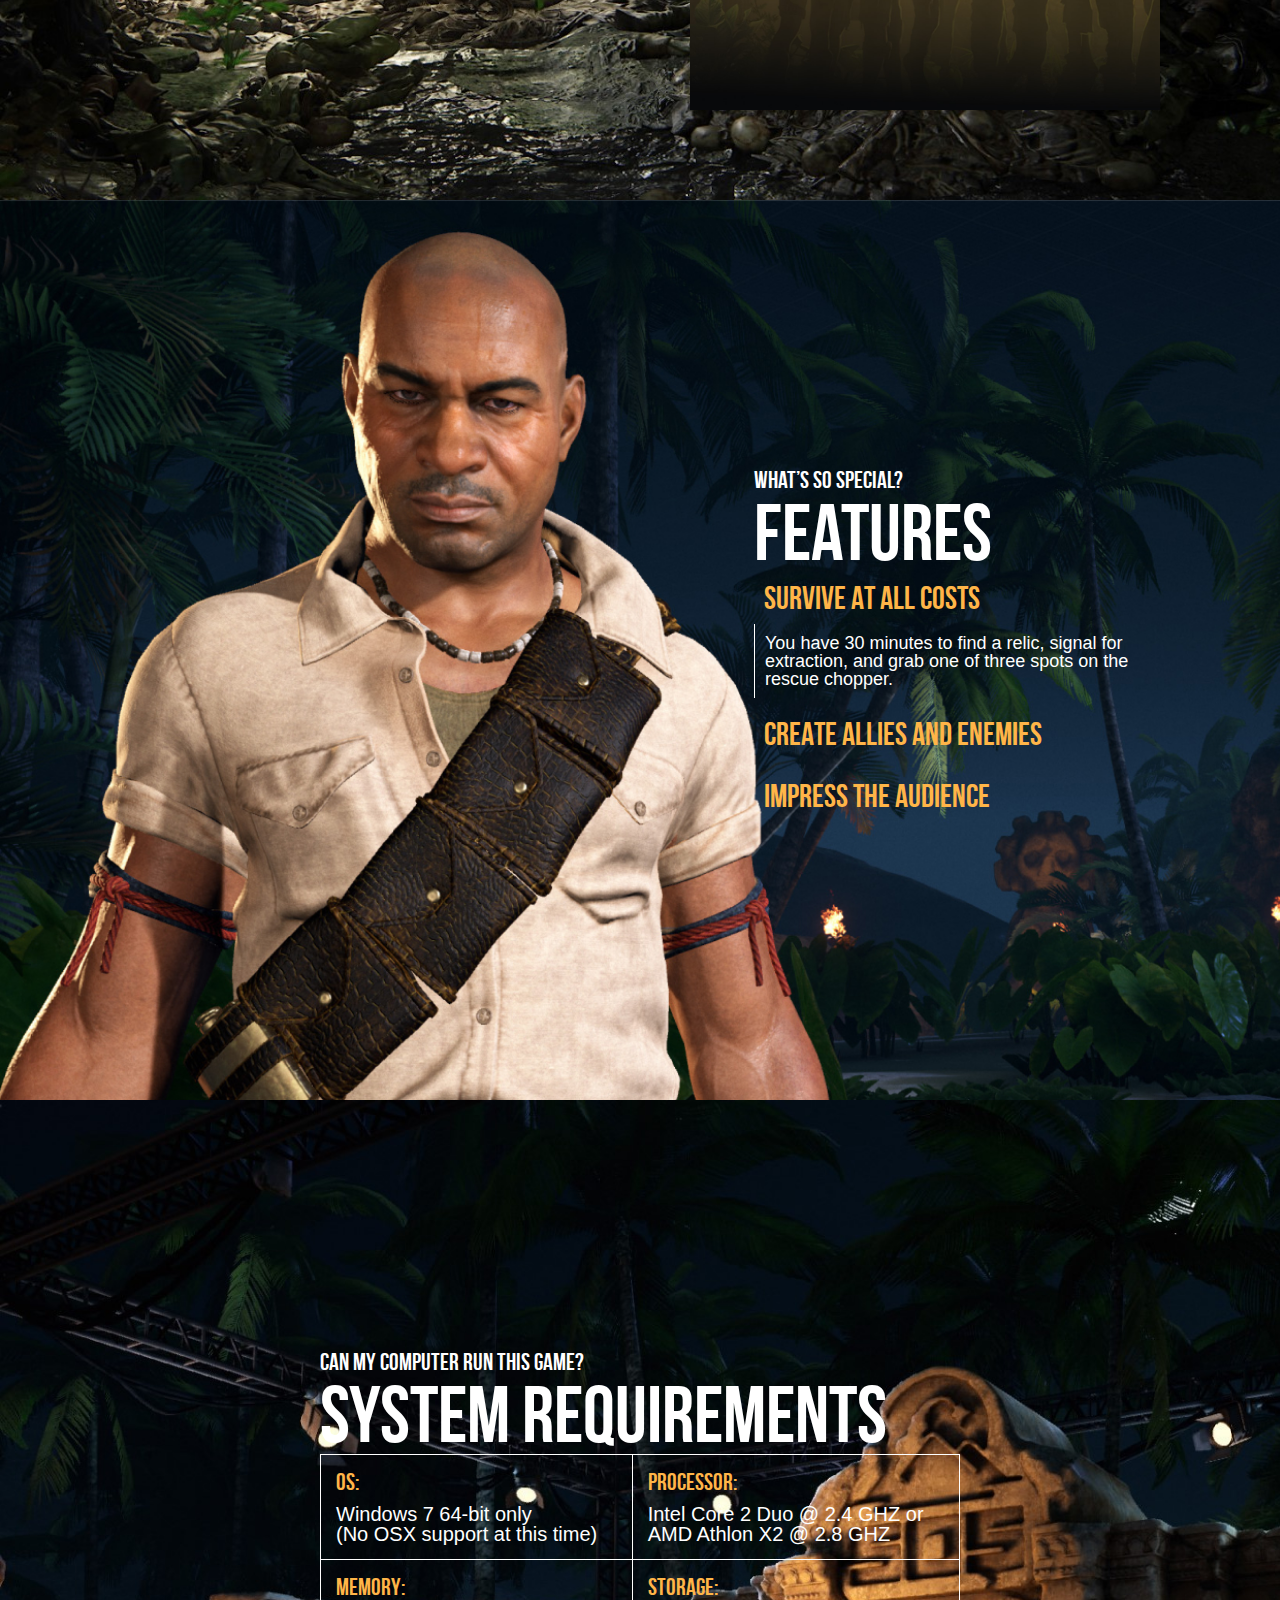
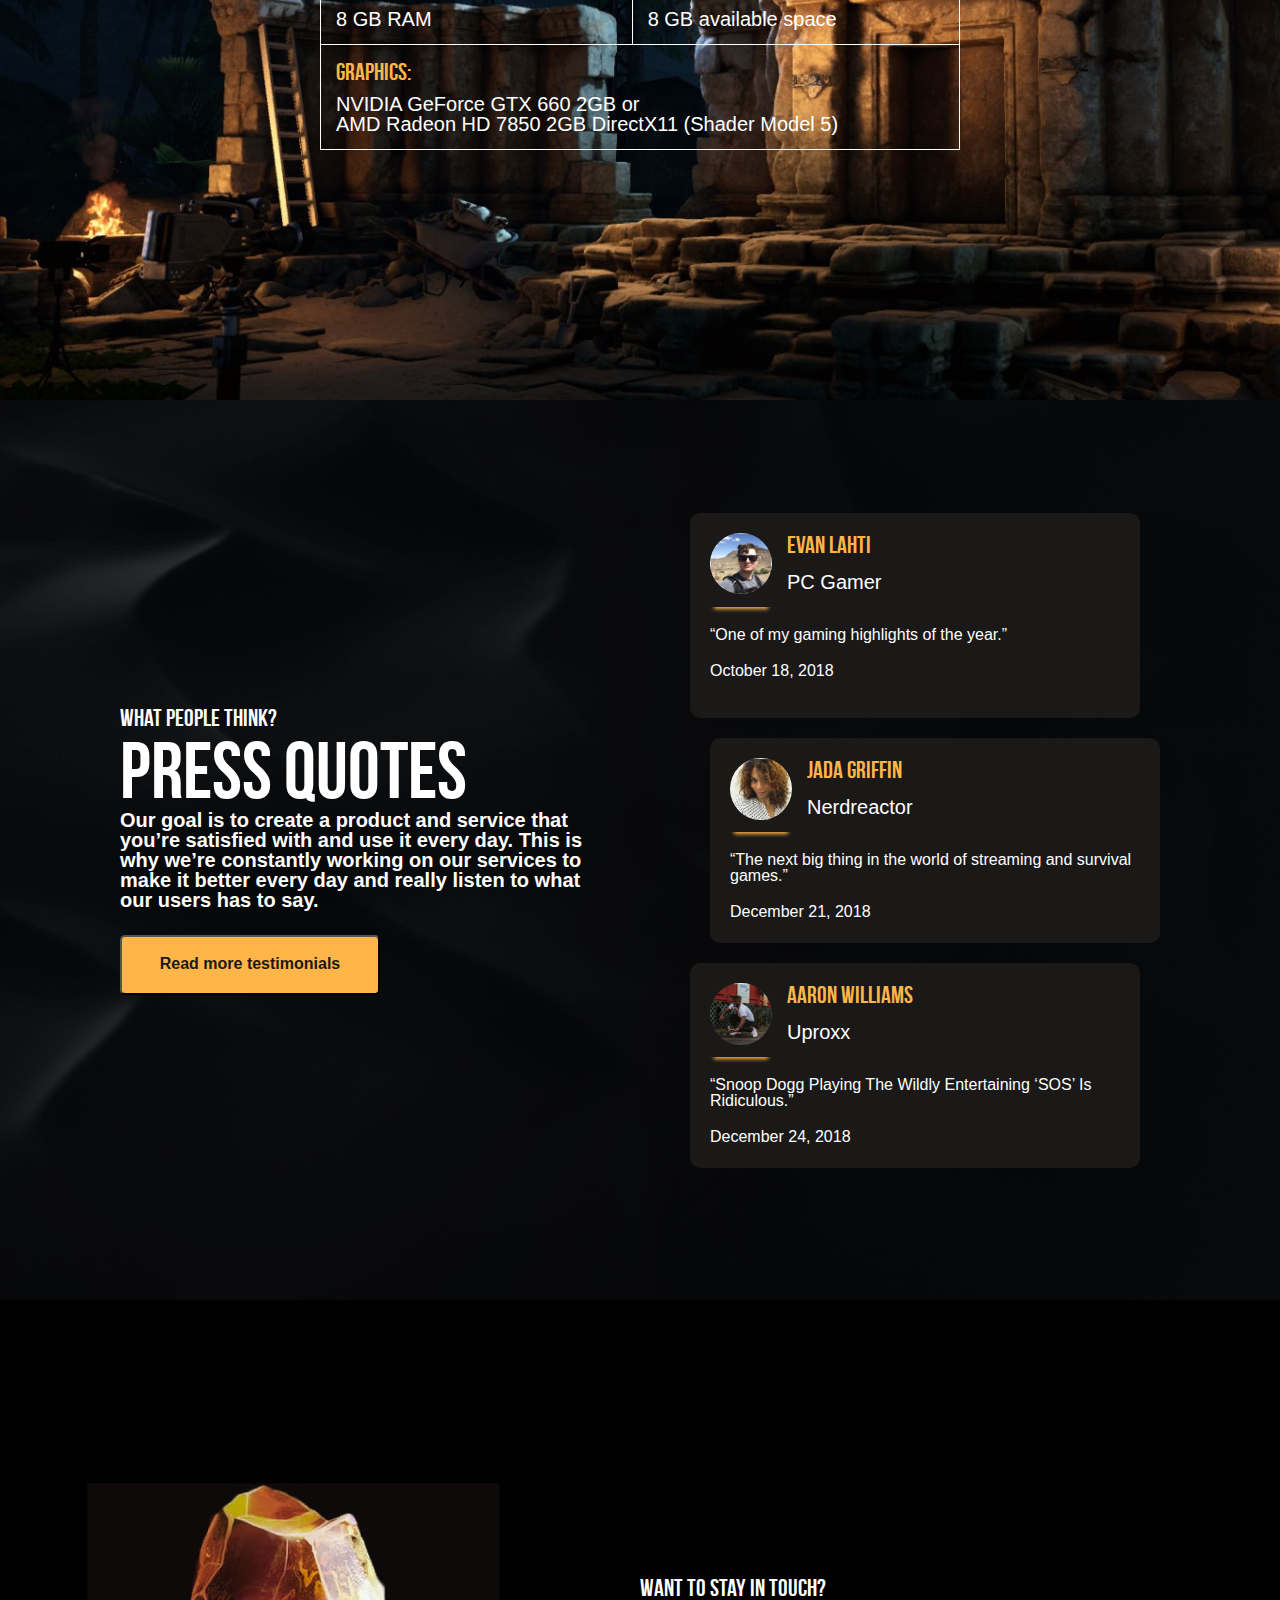
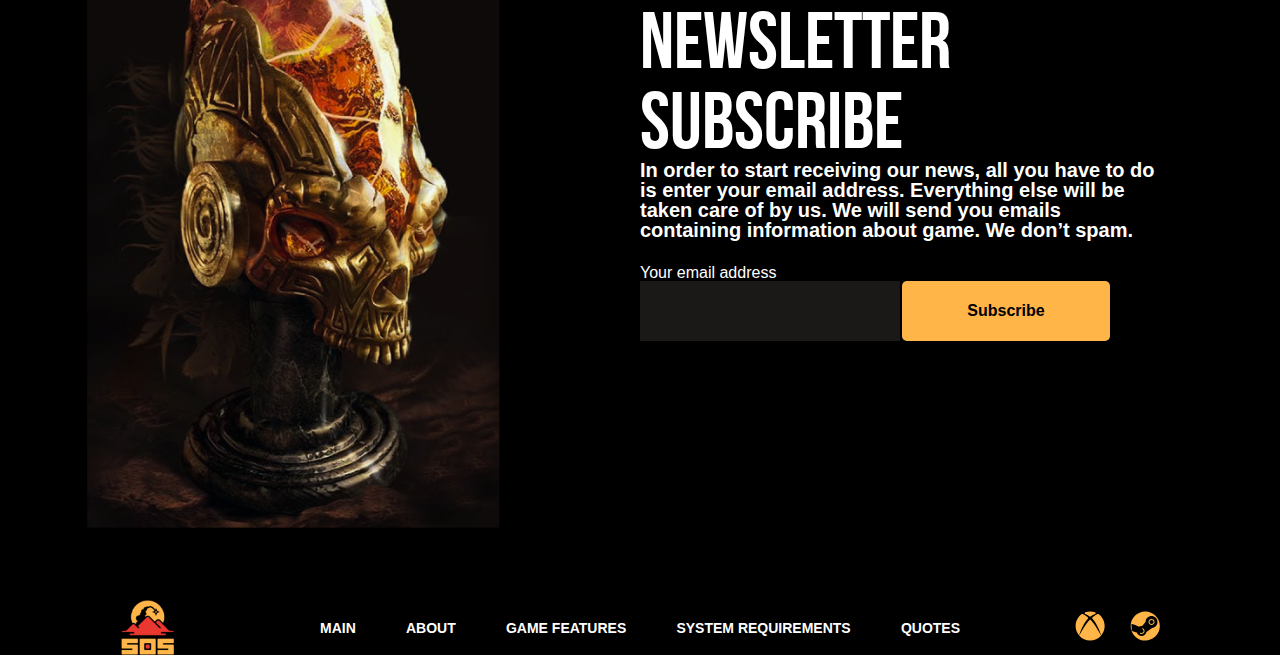
==== commit b98ea4f2: "Add files via upload" ====
--- a/index.html
+++ b/index.html
@@ -275,7 +275,7 @@
                     <input id="form" class="input" type="email">
                 <!--</div>-->
                 <!--<div class="submit">-->
-                    <input class="submit" type="submit" value="Subscribe now">
+                    <input class="submit" type="submit" value="Subscribe">
                 <!--</div>-->
             </form>
         </div>
--- a/styles/style.css
+++ b/styles/style.css
@@ -1254,7 +1254,7 @@
         .sixth-block {
             background-image: url("../images/image-block-6.png");
             background-repeat: no-repeat;
-            background-position: 0% 75%;
+            background-position: 0 75%;
         }
 
         .sixth__block-content__item {
@@ -1406,7 +1406,7 @@
 
     .logo-block {
         width: 25%;
-        padding-left: 80px;
+        padding-left: 30px;
     }
 
     .logo {
@@ -1439,10 +1439,14 @@
     }
 
     .title {
-        font-size: 50px;
+        font-size: 40px;
     }
 
     .title-text {
+        font-size: 16px;
+    }
+
+    .main-title p {
         font-size: 16px;
     }
 
@@ -1473,15 +1477,15 @@
     }
 
     .about-slider {
-        padding-right: 50px;
-        padding-left: 50px;
+        padding-right: 30px;
+        padding-left: 30px;
     }
 
     .about-text {
         width: 100%;
-        padding-left: 50px;
-        padding-right: 50px;
-        padding-top: 50px;
+        padding-left: 30px;
+        padding-right: 30px;
+        padding-top: 30px;
         padding-bottom: 20px;
     }
 
@@ -1491,8 +1495,8 @@
     }
 
     .image-slider > img {
-        width: 100%;
-        height: auto;
+        width: auto;
+        height: 100%;
     }
 
     .about-title, .about-description {
@@ -1500,12 +1504,12 @@
     }
 
     .about-title {
-        font-size: 20px;
+        font-size: 16px;
     }
 
     .description-text {
         font-family: OpenSans, sans-serif;
-        font-size: 18px;
+        font-size: 16px;
         padding-top: 15px;
     }
 
@@ -1514,7 +1518,7 @@
     }
 
     .about-slider {
-        height: 50%;
+        max-height: 50%;
         background-size: cover;
         background-position: center;
     }
@@ -1597,17 +1601,13 @@
         margin-left: auto;
     }
 
-    .title-text {
-        font-size: 20px;
-    }
-
     .card {
-        width: 400px;
+        width: 280px;
         height: 200px;
         font-family: OpenSans, sans-serif;
         background-color: #1A1917;
         margin-bottom: 15px;
-        padding: 20px;
+        padding: 10px;
         border-radius: 10px;
     }
 
@@ -1659,6 +1659,7 @@
 
     .submit {
         height: 45px;
+        font-size: 16px;
     }
 
     .submit:hover {
@@ -1673,3 +1674,85 @@
     }
 }
 
+/*.image-slider {
+    width: auto;
+    height: 100%;
+    padding-right: 120px;
+    overflow: hidden;
+    position: relative;
+    text-align: center;
+}
+
+.about-text {
+    width: 50%;
+    padding-left: 120px;
+    padding-right: 50px;
+}
+
+.image-slider > img {
+    width: auto;
+    height: 100%;
+}
+
+.about-title, .about-description {
+    width: 100%;
+}
+
+.about-title {
+    font-size: 24px;
+    border-bottom: 2px solid #FFFFFF;
+    text-transform: uppercase;
+}
+
+.description-text {
+    font-family: OpenSans, sans-serif;
+    font-size: 20px;
+    padding-top: 20px;
+}
+
+.image-slider:not(.active) {
+    display: none;
+}
+
+.about-slider {
+    height: 80%;
+    background-size: cover;
+    background-position: center;
+}
+
+#slider {
+    width: 100%;
+    height: 100%;
+    position: relative;
+}
+
+.arrows {
+    width: 100%;
+    display: flex;
+}
+
+#right {
+    position: absolute;
+    top: 50%;
+    right: 0;
+    height: 100px;
+    opacity: 0.7;
+    font-size: 30px;
+    color: #FFFFFF;
+}
+
+#left {
+    position: absolute;
+    top: 50%;
+    left: 0;
+    height: 100px;
+    opacity: 0.7;
+    font-size: 30px;
+    color: #FFFFFF;
+}
+
+#left:hover, #right:hover {
+    cursor: pointer;
+    color: #FFB548;
+}*/
+
